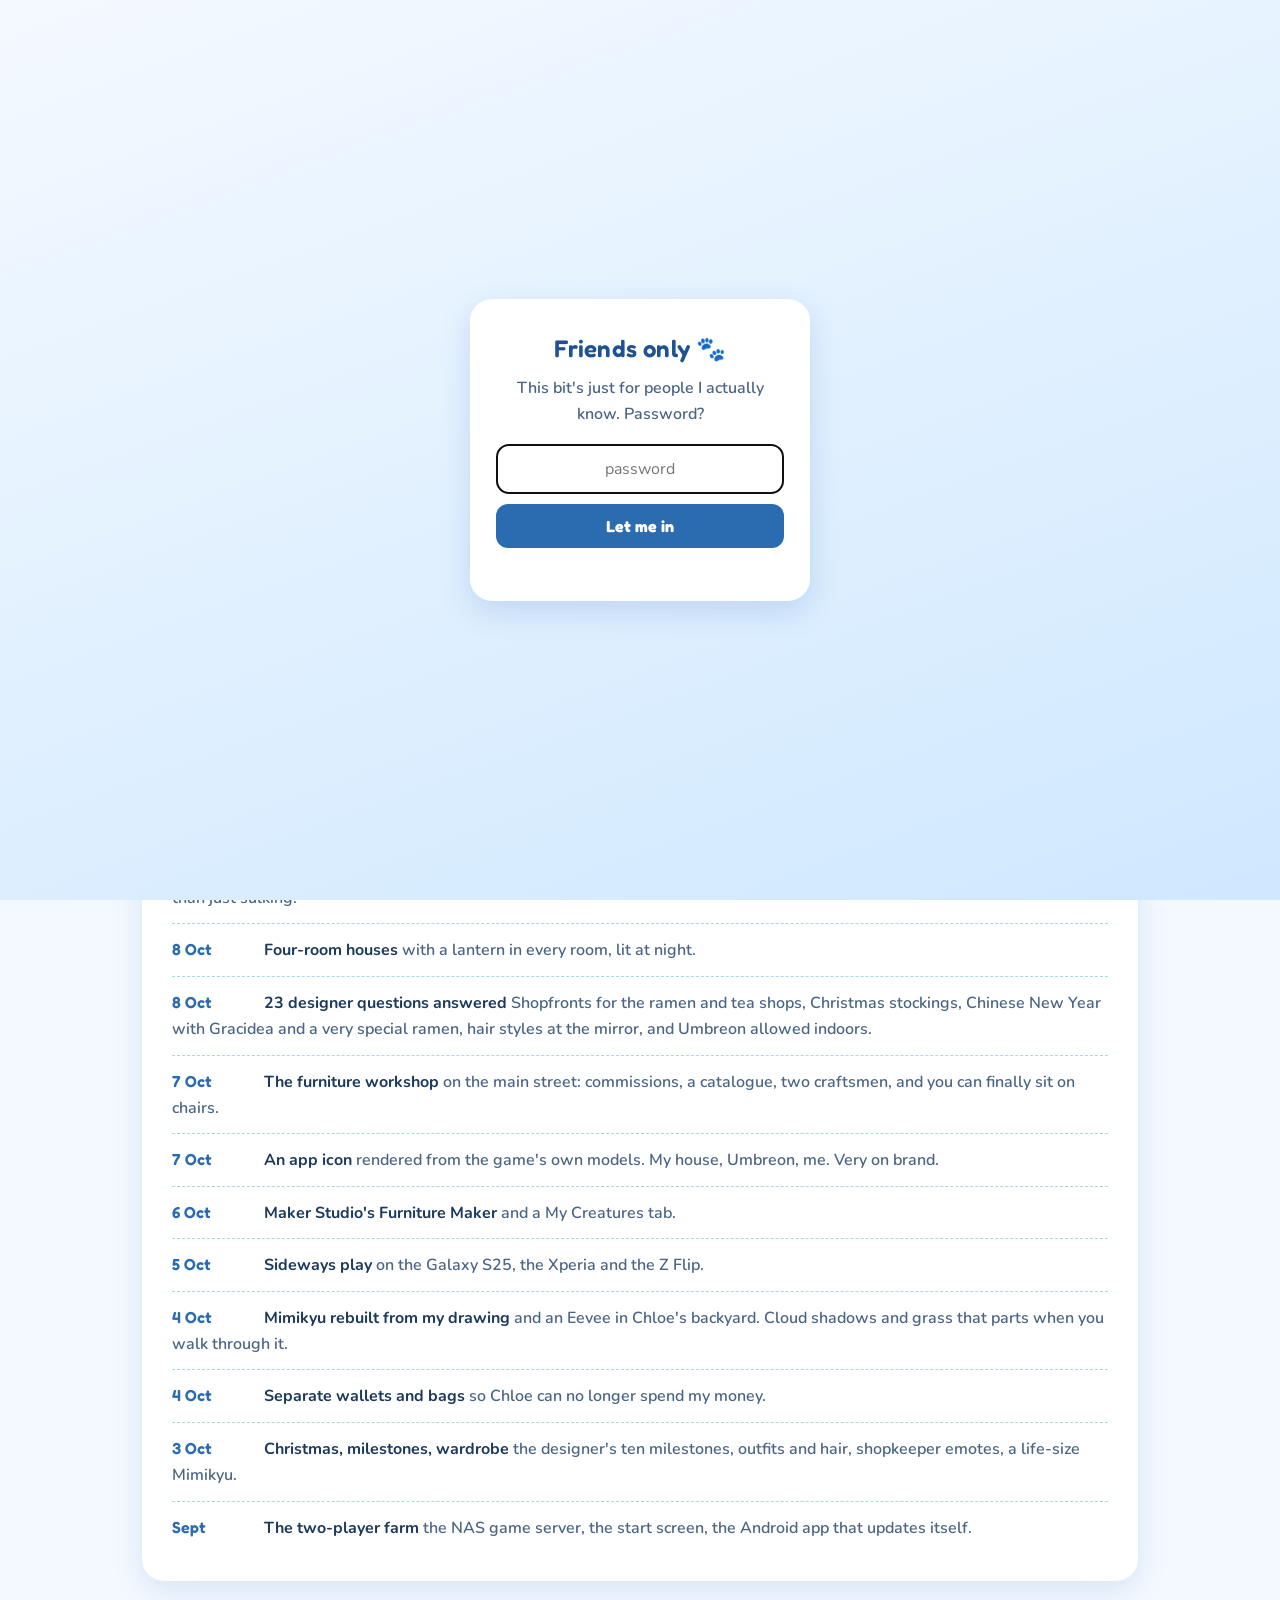
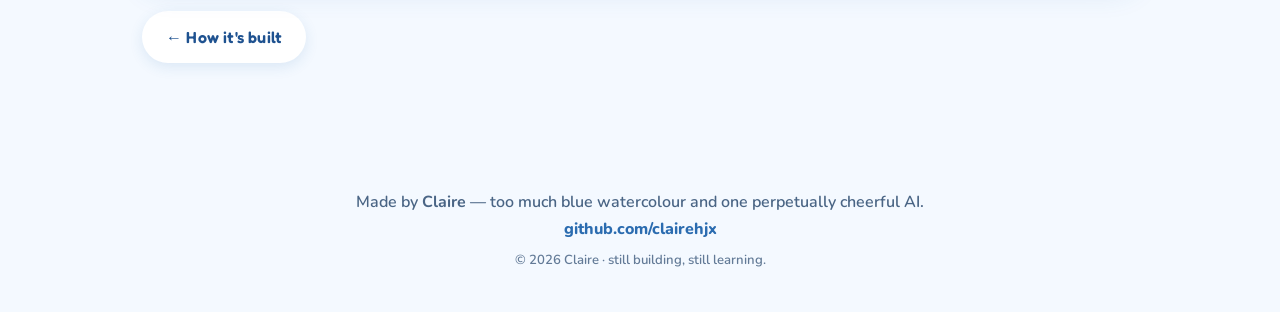
==== ccfarm-updates.html @ 56317c3c "Feature ccfarm on the homepage; split its site into five pages with new media Co-Authored-By: Claude" ====
<!DOCTYPE html>
<html lang="en">
<head>
  <meta charset="UTF-8">
  <meta name="viewport" content="width=device-width, initial-scale=1.0">
  <!-- Friends-only soft password gate (runs before paint) -->
  <script src="gate.js"></script>
  <title>ccfarm updates · Claire</title>
  <meta name="description" content="What's changed in ccfarm, roughly by the day.">

  <link rel="preconnect" href="https://fonts.googleapis.com">
  <link rel="preconnect" href="https://fonts.gstatic.com" crossorigin>
  <link href="https://fonts.googleapis.com/css2?family=Fredoka:wght@500;600;700&family=Nunito:wght@600;700;800&display=swap" rel="stylesheet">

  <link rel="stylesheet" href="styles.css">
  <link rel="stylesheet" href="ccfarm.css">
  <link rel="icon" href="data:image/svg+xml,%3Csvg xmlns='http://www.w3.org/2000/svg' viewBox='0 0 32 32'%3E%3Ccircle cx='16' cy='16' r='13' fill='%234a90d9'/%3E%3Ccircle cx='11' cy='12' r='4' fill='%23cfe8ff'/%3E%3C/svg%3E">
</head>
<body>

  <!-- ============ NAV ============ -->
  <nav class="nav">
    <div class="wrap">
      <a class="brand" href="index.html#top"><span class="dot"></span>Claire</a>
      <div class="nav-links">
        <a href="index.html#ccfarm">← Back to my site</a>
      </div>
    </div>
  </nav>

  <!-- ============ HERO ============ -->
  <header class="hero wf-hero" id="top">
    <span class="blob b1"></span>
    <span class="blob b3"></span>
    <div class="wrap">
      <span class="eyebrow">ccfarm · updates</span>
      <h1>What's new</h1>
      <p class="tagline">The game changes almost every day, so here's the log. Newest first. Dates are 2026.</p>
      <div class="cc-tabs">
        <a href="ccfarm.html">Overview</a>
        <a href="ccfarm-world.html">The game</a>
        <a href="ccfarm-workshop.html">The workshop</a>
        <a href="ccfarm-workflow.html">How it's built</a>
        <a href="ccfarm-updates.html" aria-current="page">Updates</a>
      </div>
    </div>
  </header>

  <main>
    <section>
      <div class="wrap">

        <figure class="shot phone reveal"><img src="img/ccfarm/launcher-icon.png" alt="ccfarm's Android app icon" loading="lazy" onerror="this.closest('figure').remove()"><figcaption>The new app icon.</figcaption></figure>
        <div class="card reveal">
          <ul class="log">
            <li><time>9 Oct</time><strong>Phones that drop off the farm</strong> now rejoin instead of going off on their own, and tell you if Tailscale is off rather than just sulking.</li>
            <li><time>8 Oct</time><strong>Four-room houses</strong> with a lantern in every room, lit at night.</li>
            <li><time>8 Oct</time><strong>23 designer questions answered</strong> Shopfronts for the ramen and tea shops, Christmas stockings, Chinese New Year with Gracidea and a very special ramen, hair styles at the mirror, and Umbreon allowed indoors.</li>
            <li><time>7 Oct</time><strong>The furniture workshop</strong> on the main street: commissions, a catalogue, two craftsmen, and you can finally sit on chairs.</li>
            <li><time>7 Oct</time><strong>An app icon</strong> rendered from the game's own models. My house, Umbreon, me. Very on brand.</li>
            <li><time>6 Oct</time><strong>Maker Studio's Furniture Maker</strong> and a My Creatures tab.</li>
            <li><time>5 Oct</time><strong>Sideways play</strong> on the Galaxy S25, the Xperia and the Z Flip.</li>
            <li><time>4 Oct</time><strong>Mimikyu rebuilt from my drawing</strong> and an Eevee in Chloe's backyard. Cloud shadows and grass that parts when you walk through it.</li>
            <li><time>4 Oct</time><strong>Separate wallets and bags</strong> so Chloe can no longer spend my money.</li>
            <li><time>3 Oct</time><strong>Christmas, milestones, wardrobe</strong> the designer's ten milestones, outfits and hair, shopkeeper emotes, a life-size Mimikyu.</li>
            <li><time>Sept</time><strong>The two-player farm</strong> the NAS game server, the start screen, the Android app that updates itself.</li>
          </ul>
        </div>
        <div class="next-page"><a class="btn btn-ghost" href="ccfarm-workflow.html">← How it's built</a></div>
      </div>
    </section>
  </main>

  <!-- ============ FOOTER ============ -->
  <footer class="footer">
    <div class="wrap">
      <p>Made by <strong>Claire</strong> — too much blue watercolour and one perpetually cheerful AI.</p>
      <p><a href="https://github.com/clairehjx" target="_blank" rel="noopener">github.com/clairehjx</a></p>
      <p class="small">© <span id="year"></span> Claire · still building, still learning.</p>
    </div>
  </footer>

  <script src="script.js"></script>
</body>
</html>
---- styles.css ----
/* ============================================================
   Claire's Website — "Dreamy Watercolor Blue" design system
   Shared look & feel for the homepage and all of Claire's apps.
   ============================================================ */

/* ---- Design tokens (colours, spacing) ---- */
:root {
  --ink:        #1c3a5e;   /* deep blue, like fountain-pen ink   */
  --ink-soft:   #4a6585;   /* softer text                        */
  --blue:       #2b6cb0;   /* primary blue                       */
  --blue-deep:  #1f5290;
  --blue-bright:#4a90d9;
  --sky:        #a8d8ea;   /* light sky blue                     */
  --wash:       #cfe8ff;   /* pale watercolour wash              */
  --mist:       #e3f2fd;
  --paper:      #f4f9ff;   /* page background                    */
  --card:       #ffffff;
  --petal:      #ffd9e8;   /* tiny warm accent (used sparingly)  */
  --leaf:       #bfe6d4;

  --shadow:     0 10px 30px rgba(43, 108, 176, 0.14);
  --shadow-sm:  0 4px 14px rgba(43, 108, 176, 0.12);
  --radius:     22px;

  --maxw: 1040px;
}

*, *::before, *::after { box-sizing: border-box; margin: 0; padding: 0; }

html { scroll-behavior: smooth; }

body {
  font-family: 'Nunito', system-ui, -apple-system, sans-serif;
  color: var(--ink);
  line-height: 1.65;
  background-color: var(--paper);
  /* layered soft watercolour blobs painted across the page */
  background-image:
    radial-gradient(40rem 40rem at 8% -5%,  rgba(168, 216, 234, 0.55), transparent 60%),
    radial-gradient(34rem 34rem at 100% 8%, rgba(207, 232, 255, 0.65), transparent 60%),
    radial-gradient(30rem 30rem at 50% 30%, rgba(227, 242, 253, 0.45), transparent 60%),
    radial-gradient(36rem 36rem at -5% 80%, rgba(191, 230, 212, 0.30), transparent 60%),
    radial-gradient(40rem 40rem at 105% 95%, rgba(168, 216, 234, 0.40), transparent 60%);
  background-attachment: fixed;
  -webkit-font-smoothing: antialiased;
}

h1, h2, h3, .brand, .btn {
  font-family: 'Fredoka', 'Nunito', sans-serif;
  font-weight: 600;
  letter-spacing: 0.2px;
}

a { color: var(--blue); text-decoration: none; }

.wrap { width: 100%; max-width: var(--maxw); margin: 0 auto; padding: 0 22px; }

/* ============================================================
   Navigation bar
   ============================================================ */
.nav {
  position: sticky;
  top: 0;
  z-index: 50;
  backdrop-filter: blur(10px);
  background: rgba(244, 249, 255, 0.72);
  border-bottom: 1px solid rgba(43, 108, 176, 0.10);
}
.nav .wrap {
  display: flex;
  align-items: center;
  justify-content: space-between;
  height: 64px;
}
.brand {
  font-size: 1.35rem;
  color: var(--blue-deep);
  display: flex;
  align-items: center;
  gap: 8px;
}
.brand .dot {
  width: 12px; height: 12px; border-radius: 50%;
  background: radial-gradient(circle at 30% 30%, var(--blue-bright), var(--blue-deep));
  box-shadow: 0 0 0 4px rgba(74, 144, 217, 0.18);
}
.nav-links { display: flex; align-items: center; gap: 6px; }
.nav-links a {
  color: var(--ink-soft);
  font-weight: 700;
  font-size: 0.95rem;
  padding: 8px 14px;
  border-radius: 14px;
  transition: background 0.15s, color 0.15s;
}
.nav-links a:hover { background: var(--mist); color: var(--blue-deep); }
.nav-links a.ghub {
  background: var(--blue);
  color: #fff;
  box-shadow: var(--shadow-sm);
}
.nav-links a.ghub:hover { background: var(--blue-deep); color: #fff; }

/* ============================================================
   Hero
   ============================================================ */
.hero { position: relative; overflow: hidden; padding: 70px 0 40px; }
.hero .wrap { position: relative; z-index: 2; }
.eyebrow {
  display: inline-block;
  background: #fff;
  color: var(--blue);
  font-weight: 800;
  font-size: 0.82rem;
  letter-spacing: 0.6px;
  text-transform: uppercase;
  padding: 6px 14px;
  border-radius: 999px;
  box-shadow: var(--shadow-sm);
  margin-bottom: 18px;
}
.hero h1 {
  font-size: clamp(2.5rem, 7vw, 4.3rem);
  line-height: 1.05;
  color: var(--ink);
}
.hero h1 .name {
  position: relative;
  color: var(--blue-deep);
  white-space: nowrap;
}
/* hand-painted watercolour underline under the name */
.hero h1 .name::after {
  content: "";
  position: absolute;
  left: -2%;
  right: -2%;
  bottom: -0.18em;
  height: 0.36em;
  background: url("data:image/svg+xml,%3Csvg xmlns='http://www.w3.org/2000/svg' width='300' height='24' viewBox='0 0 300 24'%3E%3Cpath d='M4 14 C60 4 120 20 160 12 C210 2 250 18 296 8' stroke='%234a90d9' stroke-width='10' fill='none' stroke-linecap='round' opacity='0.55'/%3E%3C/svg%3E") no-repeat;
  background-size: 100% 100%;
  z-index: -1;
}
.hero .tagline {
  font-size: clamp(1.05rem, 2.4vw, 1.3rem);
  color: var(--ink-soft);
  max-width: 36ch;
  margin: 22px 0 28px;
  font-weight: 600;
}
.hero-btns { display: flex; flex-wrap: wrap; gap: 14px; }

.btn {
  display: inline-flex;
  align-items: center;
  gap: 9px;
  font-size: 1rem;
  font-weight: 600;
  padding: 13px 24px;
  border-radius: 999px;
  border: none;
  cursor: pointer;
  transition: transform 0.12s ease, box-shadow 0.15s, background 0.15s;
}
.btn-primary { background: var(--blue); color: #fff; box-shadow: var(--shadow); }
.btn-primary:hover { background: var(--blue-deep); transform: translateY(-2px); }
.btn-ghost {
  background: #fff;
  color: var(--blue-deep);
  box-shadow: var(--shadow-sm);
}
.btn-ghost:hover { transform: translateY(-2px); background: var(--mist); }

/* floating watercolour blobs in the hero */
.blob { position: absolute; border-radius: 50%; filter: blur(2px); opacity: 0.55; z-index: 1; }
.blob.b1 { width: 220px; height: 220px; right: 4%;  top: 6%;
  background: radial-gradient(circle at 35% 35%, #a8d8ea, transparent 70%);
  animation: float 9s ease-in-out infinite; }
.blob.b2 { width: 150px; height: 150px; right: 22%; top: 48%;
  background: radial-gradient(circle at 35% 35%, #cfe8ff, transparent 70%);
  animation: float 11s ease-in-out infinite reverse; }
.blob.b3 { width: 110px; height: 110px; right: 38%; top: 10%;
  background: radial-gradient(circle at 35% 35%, #bfe6d4, transparent 70%);
  animation: float 13s ease-in-out infinite; }
@keyframes float {
  0%,100% { transform: translateY(0) translateX(0); }
  50%     { transform: translateY(-18px) translateX(8px); }
}
@media (prefers-reduced-motion: reduce) { .blob { animation: none; } }

/* ============================================================
   Sections
   ============================================================ */
section { padding: 56px 0; }
.section-head { margin-bottom: 30px; }
.section-head h2 {
  font-size: clamp(1.8rem, 4vw, 2.6rem);
  color: var(--ink);
  display: inline-flex;
  align-items: center;
  gap: 12px;
}
.section-head .kicker {
  display: block;
  color: var(--blue);
  font-weight: 800;
  font-size: 0.85rem;
  letter-spacing: 1px;
  text-transform: uppercase;
  margin-bottom: 6px;
}

/* reveal-on-scroll */
.reveal { opacity: 0; transform: translateY(26px); transition: opacity 0.7s ease, transform 0.7s ease; }
.reveal.show { opacity: 1; transform: none; }
@media (prefers-reduced-motion: reduce) { .reveal { opacity: 1; transform: none; } }

/* ---- About ---- */
.about-grid {
  display: grid;
  grid-template-columns: 1.4fr 1fr;
  gap: 28px;
  align-items: start;
}
.card {
  background: var(--card);
  border-radius: var(--radius);
  box-shadow: var(--shadow);
  padding: 28px 30px;
  position: relative;
  overflow: hidden;
}
.card.about-text p { color: var(--ink-soft); font-weight: 600; margin-bottom: 14px; }
.card.about-text p:last-child { margin-bottom: 0; }
.card.about-text strong { color: var(--blue-deep); }

.facts { display: flex; flex-direction: column; gap: 12px; }
.fact {
  display: flex; align-items: center; gap: 12px;
  background: var(--card);
  border-radius: 16px;
  box-shadow: var(--shadow-sm);
  padding: 14px 16px;
  font-weight: 700;
  color: var(--ink);
}
.fact .emoji {
  width: 42px; height: 42px; flex-shrink: 0;
  display: grid; place-items: center;
  font-size: 1.3rem;
  background: var(--mist);
  border-radius: 12px;
}
.fact small { display: block; color: var(--ink-soft); font-weight: 600; font-size: 0.8rem; }

/* ---- Coding toolkit timeline ---- */
.toolkit { margin-top: 22px; }
.toolkit h3 { color: var(--blue-deep); margin: 0 0 4px; }
.toolkit-note { color: var(--ink-soft); font-size: 0.9rem; margin: 0 0 14px; }
.toolkit-list { list-style: none; margin: 0; padding: 0; display: flex; flex-direction: column; gap: 10px; }
.toolkit-list li {
  display: flex; flex-wrap: wrap; align-items: baseline; gap: 4px 14px;
  background: var(--mist);
  border-left: 4px solid var(--blue-bright);
  border-radius: 10px;
  padding: 11px 15px;
}
.tk-date { font-weight: 800; color: var(--blue); font-size: 0.85rem; letter-spacing: 0.5px; min-width: 86px; }
.tk-tools { color: var(--ink); font-weight: 600; }
.tk-tools strong { color: var(--blue-deep); font-weight: 800; }

/* ---- Learn-with-me homepage card ---- */
.learn-cta { display: flex; gap: 18px; align-items: flex-start; }
.learn-cta h3 { color: var(--ink); margin-bottom: 4px; }
.learn-cta-emoji {
  width: 60px; height: 60px; flex-shrink: 0;
  display: grid; place-items: center; font-size: 1.9rem;
  background: var(--mist); border-radius: 16px;
}
@media (max-width: 560px) { .learn-cta { flex-direction: column; } }

/* ---- Journey timeline ---- */
.timeline { position: relative; padding-left: 34px; }
.timeline::before {
  content: ""; position: absolute; left: 9px; top: 6px; bottom: 6px;
  width: 4px; border-radius: 4px;
  background: linear-gradient(var(--sky), var(--wash));
}
.t-item { position: relative; margin-bottom: 26px; }
.t-item:last-child { margin-bottom: 0; }
.t-item::before {
  content: ""; position: absolute; left: -34px; top: 4px;
  width: 22px; height: 22px; border-radius: 50%;
  background: radial-gradient(circle at 32% 32%, var(--blue-bright), var(--blue-deep));
  box-shadow: 0 0 0 5px rgba(74,144,217,0.16);
}
.t-item .when { font-weight: 800; color: var(--blue); font-size: 0.85rem; letter-spacing: 0.5px; }
.t-item h3 { font-size: 1.2rem; color: var(--ink); margin: 2px 0 4px; }
.t-item p { color: var(--ink-soft); font-weight: 600; }
.t-item .tag {
  display: inline-block; margin-top: 8px;
  background: var(--mist); color: var(--blue-deep);
  font-weight: 800; font-size: 0.78rem;
  padding: 3px 12px; border-radius: 999px;
}
/* "tricky part → how I solved it" story box */
.t-challenge {
  margin-top: 12px;
  background: var(--mist);
  border-left: 4px solid var(--blue-bright);
  border-radius: 10px;
  padding: 11px 15px;
  font-size: 0.92rem;
  font-weight: 600;
  color: var(--ink-soft);
}
.t-challenge b { color: var(--blue-deep); font-weight: 800; }

/* ---- Apps gallery ---- */
.apps-grid {
  display: grid;
  grid-template-columns: repeat(auto-fill, minmax(290px, 1fr));
  gap: 24px;
}
.app-card {
  background: var(--card);
  border-radius: var(--radius);
  box-shadow: var(--shadow);
  overflow: hidden;
  display: flex;
  flex-direction: column;
  transition: transform 0.16s ease, box-shadow 0.16s ease;
}
.app-card:hover { transform: translateY(-5px); box-shadow: 0 18px 40px rgba(43,108,176,0.20); }
.app-thumb {
  height: 150px;
  display: grid; place-items: center;
  font-size: 3.4rem;
  position: relative;
  overflow: hidden;
}
.app-thumb.poke { background: radial-gradient(circle at 30% 25%, #cfe8ff, #a8d8ea 70%, #7fc0dd); }
.app-thumb.sci  { background: radial-gradient(circle at 30% 25%, #d8f0e6, #bfe6d4 70%, #9ed6bd); }
.app-thumb.soon { background: repeating-linear-gradient(45deg, #eef5ff, #eef5ff 14px, #e3f2fd 14px, #e3f2fd 28px); }
.app-thumb.shop { background: radial-gradient(circle at 30% 25%, #ffe9c9, #f4a96b 70%, #e89aa5); }
.app-body { padding: 20px 22px 22px; display: flex; flex-direction: column; flex: 1; }
.app-body h3 { font-size: 1.25rem; color: var(--ink); margin-bottom: 6px; }
.app-body p { color: var(--ink-soft); font-weight: 600; font-size: 0.95rem; }
.chips { display: flex; flex-wrap: wrap; gap: 7px; margin: 12px 0 16px; }

/* individual topic links inside an app card (science cheat sheets) */
.topic-links { list-style: none; display: flex; flex-direction: column; gap: 7px; margin: 12px 0 16px; }
.topic-links a {
  display: flex; align-items: center; gap: 9px;
  background: var(--mist); color: var(--blue-deep);
  font-weight: 700; font-size: 0.92rem;
  padding: 9px 13px; border-radius: 13px;
  transition: background 0.14s, transform 0.12s;
}
.topic-links a:hover { background: var(--wash); transform: translateX(3px); }
.topic-links a .lvl {
  margin-left: auto; background: #fff; color: var(--blue);
  font-weight: 800; font-size: 0.7rem; padding: 2px 9px; border-radius: 999px;
}
.topic-links li:has(.answer-link) { display: flex; align-items: center; gap: 7px; }
.topic-links li:has(.answer-link) a:first-child { flex: 1; }
.answer-link {
  display: block; flex: none; background: none !important; color: var(--ink-soft) !important;
  font-weight: 600 !important; font-size: 0.8rem !important; padding: 4px 6px !important;
  white-space: nowrap;
}
.answer-link:hover { color: var(--blue) !important; transform: none !important; }
.chip {
  background: var(--mist); color: var(--blue-deep);
  font-weight: 800; font-size: 0.74rem;
  padding: 3px 11px; border-radius: 999px;
}
.app-actions { display: flex; gap: 10px; flex-wrap: wrap; margin-top: auto; }
.app-actions .btn { font-size: 0.9rem; padding: 10px 18px; }
.badge-soon {
  position: absolute; top: 12px; right: 12px;
  background: #fff; color: var(--blue);
  font-weight: 800; font-size: 0.72rem;
  padding: 4px 12px; border-radius: 999px;
  box-shadow: var(--shadow-sm);
}

/* ============================================================
   Footer
   ============================================================ */
.footer {
  margin-top: 30px;
  padding: 40px 0;
  text-align: center;
  color: var(--ink-soft);
  font-weight: 600;
}
.footer .heart { color: var(--blue); }
.footer a { font-weight: 800; }
.footer .small { font-size: 0.82rem; margin-top: 8px; opacity: 0.85; }

/* ============================================================
   Responsive
   ============================================================ */
@media (max-width: 760px) {
  .about-grid { grid-template-columns: 1fr; }
  .nav-links a:not(.ghub) { display: none; }   /* keep GitHub button on small screens */
  .hero { padding: 48px 0 26px; }
  .blob.b2, .blob.b3 { display: none; }
}

/* ============================================================
   Featured project (ccfarm) on the homepage
   ============================================================ */
.feature {
  display: grid; grid-template-columns: 1.25fr 1fr; gap: 0;
  background: var(--card); border-radius: var(--radius); box-shadow: var(--shadow); overflow: hidden;
}
.feature-media { background: var(--ink); min-height: 260px; }
.feature-media video, .feature-media img { width: 100%; height: 100%; object-fit: cover; display: block; }
.feature-body { padding: 24px 26px; display: flex; flex-direction: column; gap: 12px; }
.feature-body p { color: var(--ink-soft); font-weight: 600; }
.feature-note { font-size: 0.85rem; }
@media (max-width: 820px) { .feature { grid-template-columns: 1fr; } .feature-media { min-height: 0; } }
---- ccfarm.css ----
/* ccfarm pages: shared styles (built on the tokens in styles.css) */
.wf-hero { padding: 60px 0 24px; }
.wf-hero h1 { font-size: clamp(2.1rem, 5.5vw, 3.4rem); }

.legend { margin-bottom: 28px; }
.legend h3 { color: var(--blue-deep); margin-bottom: 6px; }
.legend p  { color: var(--ink-soft); font-weight: 600; margin-bottom: 14px; }
.legend-grid { display: grid; grid-template-columns: repeat(auto-fit, minmax(180px, 1fr)); gap: 12px; }
.legend-item {
  background: var(--mist); border-radius: 14px; padding: 13px 15px;
  border-left: 4px solid var(--blue-bright);
}
.legend-item strong { color: var(--blue-deep); }
.legend-item small { display: block; color: var(--ink-soft); font-weight: 600; font-size: 0.84rem; margin-top: 2px; }

.wf-steps { position: relative; padding-left: 38px; margin-top: 8px; }
.wf-steps::before {
  content: ""; position: absolute; left: 11px; top: 8px; bottom: 8px;
  width: 4px; border-radius: 4px; background: linear-gradient(var(--sky), var(--wash));
}
.wf-step { position: relative; margin-bottom: 22px; }
.wf-step:last-child { margin-bottom: 0; }
.wf-step::before {
  content: ""; position: absolute; left: -38px; top: 22px;
  width: 26px; height: 26px; border-radius: 50%;
  background: radial-gradient(circle at 32% 32%, var(--blue-bright), var(--blue-deep));
  box-shadow: 0 0 0 5px rgba(74,144,217,0.16);
}
.wf-step .num {
  position: absolute; left: -38px; top: 22px; width: 26px; height: 26px;
  display: grid; place-items: center; color: #fff; font-weight: 800;
  font-size: 0.85rem; font-family: 'Fredoka','Nunito',sans-serif; z-index: 2;
}
.wf-card { background: var(--card); border-radius: 16px; box-shadow: var(--shadow-sm); padding: 18px 20px; }
.wf-card h3 { font-size: 1.18rem; color: var(--ink); margin-bottom: 2px; }
.wf-file { font-size: 0.82rem; font-weight: 700; color: var(--blue); font-family: 'Fredoka','Nunito',sans-serif; }
.wf-what { color: var(--ink-soft); font-weight: 600; margin: 8px 0 12px; }

.badges { display: flex; flex-wrap: wrap; gap: 8px; margin-bottom: 10px; }
.badge {
  font-weight: 800; font-size: 0.74rem; padding: 4px 12px; border-radius: 999px;
  display: inline-flex; align-items: center; gap: 6px;
  background: var(--mist); color: var(--blue-deep);
}
.badge.green { background: var(--leaf); color: #1f6b4c; }
.badge.warm  { background: #fdeafc; color: #8a3d80; }

.why { font-size: 0.92rem; font-weight: 600; color: var(--ink-soft);
       background: var(--paper); border-radius: 10px; padding: 10px 13px; }
.why b { color: var(--blue-deep); font-weight: 800; }

.wf-note { margin-top: 26px; }
.wf-note h3 { color: var(--blue-deep); margin-bottom: 6px; }
.wf-note p { color: var(--ink-soft); font-weight: 600; }
.wf-note p + p { margin-top: 10px; }
.wf-note strong { color: var(--blue-deep); }

/* "What you do" loop + shop chips */
.play-loop { list-style: none; margin: 8px 0 14px; padding: 0; }
.play-loop li { position: relative; padding: 5px 0 5px 22px; color: var(--ink-soft); font-weight: 600; }
.play-loop li::before { content: "→"; position: absolute; left: 0; color: var(--blue-bright); font-weight: 800; }

/* The build prompts */
.prompts-intro { color: var(--ink-soft); font-weight: 600; margin-bottom: 14px; }
.prompts { display: flex; flex-direction: column; gap: 11px; }
.prompt { margin: 0; background: var(--mist); border-left: 4px solid var(--blue-bright);
  border-radius: 12px; padding: 12px 15px; color: var(--ink); font-weight: 700; }
.prompt::before { content: "\201C"; color: var(--blue-bright); font-weight: 800; }
.prompt::after  { content: "\201D"; color: var(--blue-bright); font-weight: 800; }

.shot { margin: 12px 0 4px; }
.shot img { width: 100%; border-radius: 14px; box-shadow: var(--shadow-sm); display: block; background: var(--mist); }
.shot.phone img { max-width: 300px; margin: 0 auto; }
.shot figcaption { margin-top: 6px; font-size: 0.84rem; font-weight: 700; color: var(--ink-soft); text-align: center; }
.shot-row { display: grid; grid-template-columns: repeat(auto-fit, minmax(220px, 1fr)); gap: 14px; }

/* Sub-navigation between the ccfarm pages */
.cc-tabs { display: flex; flex-wrap: wrap; gap: 8px; margin: 18px 0 0; }
.cc-tabs a { font-family: 'Fredoka','Nunito',sans-serif; font-weight: 600; font-size: 0.95rem;
  padding: 8px 16px; border-radius: 999px; background: var(--card); color: var(--blue-deep);
  box-shadow: var(--shadow-sm); }
.cc-tabs a:hover { background: var(--mist); }
.cc-tabs a[aria-current="page"] { background: var(--blue); color: #fff; }

/* Video frames */
.clip { margin: 12px 0 4px; }
.clip video { width: 100%; border-radius: 14px; box-shadow: var(--shadow-sm); display: block; background: var(--ink); }
.clip.phone video { max-width: 360px; margin: 0 auto; }
.clip figcaption { margin-top: 6px; font-size: 0.84rem; font-weight: 700; color: var(--ink-soft); text-align: center; }

/* Page cards on the overview */
.cc-pages { display: grid; grid-template-columns: repeat(auto-fit, minmax(230px, 1fr)); gap: 16px; margin: 8px 0 28px; }
.cc-page { display: block; background: var(--card); border-radius: 18px; box-shadow: var(--shadow-sm); overflow: hidden; color: var(--ink);
  transition: transform 0.2s; }
.cc-page:hover { transform: translateY(-4px); }
.cc-page img { width: 100%; height: 140px; object-fit: cover; display: block; background: var(--mist); }
.cc-page div { padding: 14px 16px 16px; }
.cc-page h3 { font-size: 1.1rem; color: var(--blue-deep); margin-bottom: 4px; }
.cc-page p { font-size: 0.9rem; font-weight: 600; color: var(--ink-soft); }

/* Stat row */
.cc-stats { display: grid; grid-template-columns: repeat(auto-fit, minmax(140px, 1fr)); gap: 12px; margin: 0 0 28px; }
.cc-stat { background: var(--card); border-radius: 16px; box-shadow: var(--shadow-sm); padding: 14px 16px; }
.cc-stat b { display: block; font-family: 'Fredoka','Nunito',sans-serif; font-size: 1.6rem; color: var(--blue); }
.cc-stat span { font-size: 0.85rem; font-weight: 700; color: var(--ink-soft); }

/* Update log */
.log { list-style: none; padding: 0; margin: 0; }
.log li { padding: 12px 0; border-top: 1px dashed var(--sky); color: var(--ink-soft); font-weight: 600; }
.log li:first-child { border-top: 0; }
.log time { display: inline-block; min-width: 92px; font-family: 'Fredoka','Nunito',sans-serif; font-weight: 600; color: var(--blue); }
.log strong { color: var(--ink); }

.next-page { display: flex; justify-content: space-between; gap: 12px; flex-wrap: wrap; margin-top: 30px; }
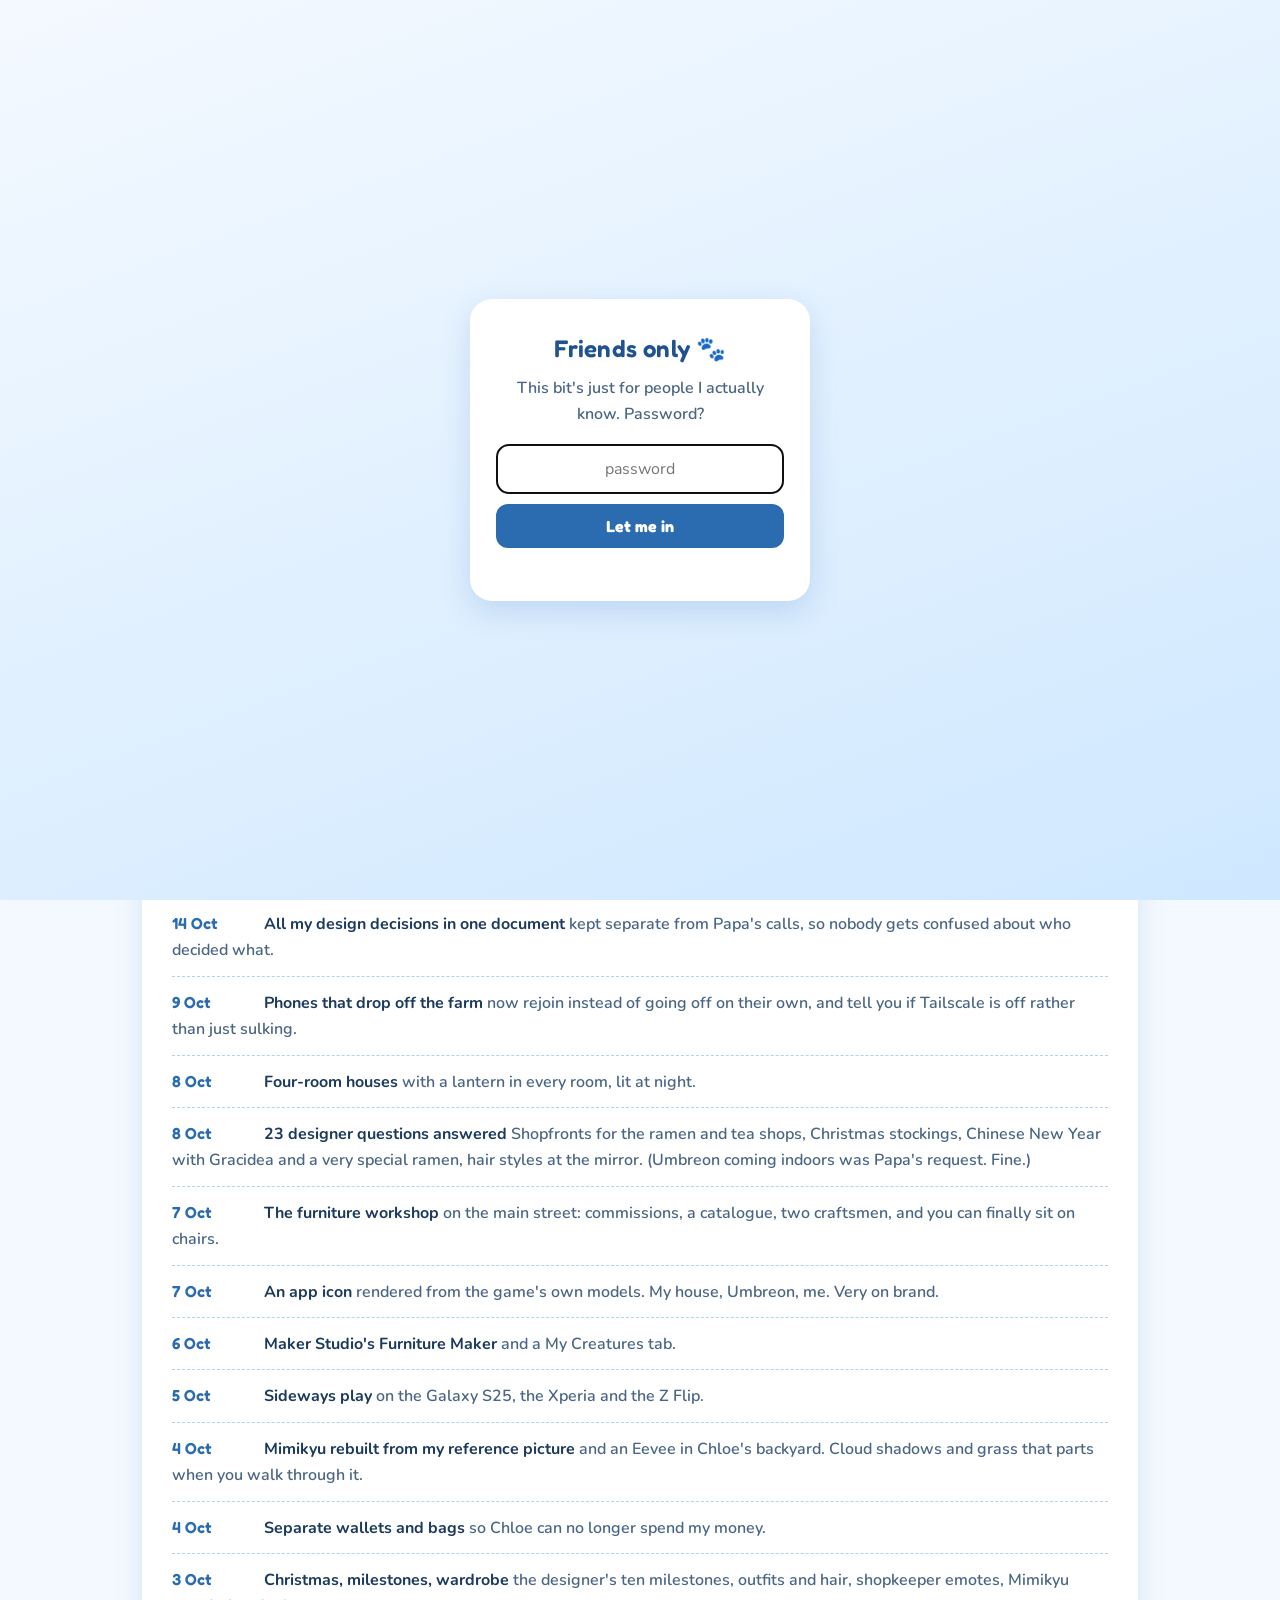
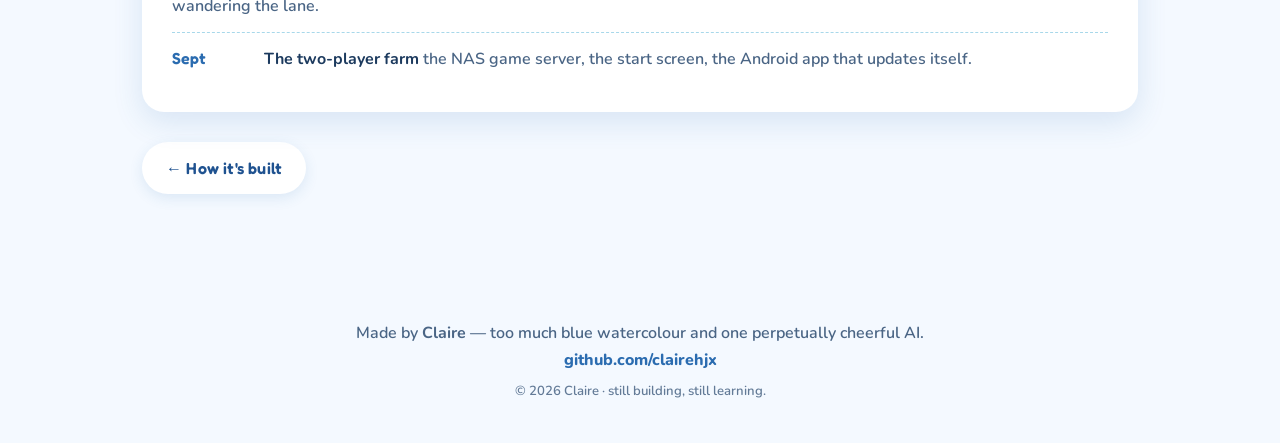
==== commit d09baf3a: "Put Claire's design role front and centre on ccfarm; add Idea Studio and new media Co-Authored-By: C" ====
--- a/ccfarm-updates.html
+++ b/ccfarm-updates.html
@@ -53,16 +53,18 @@
         <figure class="shot phone reveal"><img src="img/ccfarm/launcher-icon.png" alt="ccfarm's Android app icon" loading="lazy" onerror="this.closest('figure').remove()"><figcaption>The new app icon.</figcaption></figure>
         <div class="card reveal">
           <ul class="log">
+            <li><time>2 Nov</time><strong>Idea Studio</strong> my own app for developing ideas with Claude, for ccfarm or for a whole new game. Yes, plural games.</li>
+            <li><time>14 Oct</time><strong>All my design decisions in one document</strong> kept separate from Papa's calls, so nobody gets confused about who decided what.</li>
             <li><time>9 Oct</time><strong>Phones that drop off the farm</strong> now rejoin instead of going off on their own, and tell you if Tailscale is off rather than just sulking.</li>
             <li><time>8 Oct</time><strong>Four-room houses</strong> with a lantern in every room, lit at night.</li>
-            <li><time>8 Oct</time><strong>23 designer questions answered</strong> Shopfronts for the ramen and tea shops, Christmas stockings, Chinese New Year with Gracidea and a very special ramen, hair styles at the mirror, and Umbreon allowed indoors.</li>
+            <li><time>8 Oct</time><strong>23 designer questions answered</strong> Shopfronts for the ramen and tea shops, Christmas stockings, Chinese New Year with Gracidea and a very special ramen, hair styles at the mirror. (Umbreon coming indoors was Papa's request. Fine.)</li>
             <li><time>7 Oct</time><strong>The furniture workshop</strong> on the main street: commissions, a catalogue, two craftsmen, and you can finally sit on chairs.</li>
             <li><time>7 Oct</time><strong>An app icon</strong> rendered from the game's own models. My house, Umbreon, me. Very on brand.</li>
             <li><time>6 Oct</time><strong>Maker Studio's Furniture Maker</strong> and a My Creatures tab.</li>
             <li><time>5 Oct</time><strong>Sideways play</strong> on the Galaxy S25, the Xperia and the Z Flip.</li>
-            <li><time>4 Oct</time><strong>Mimikyu rebuilt from my drawing</strong> and an Eevee in Chloe's backyard. Cloud shadows and grass that parts when you walk through it.</li>
+            <li><time>4 Oct</time><strong>Mimikyu rebuilt from my reference picture</strong> and an Eevee in Chloe's backyard. Cloud shadows and grass that parts when you walk through it.</li>
             <li><time>4 Oct</time><strong>Separate wallets and bags</strong> so Chloe can no longer spend my money.</li>
-            <li><time>3 Oct</time><strong>Christmas, milestones, wardrobe</strong> the designer's ten milestones, outfits and hair, shopkeeper emotes, a life-size Mimikyu.</li>
+            <li><time>3 Oct</time><strong>Christmas, milestones, wardrobe</strong> the designer's ten milestones, outfits and hair, shopkeeper emotes, Mimikyu wandering the lane.</li>
             <li><time>Sept</time><strong>The two-player farm</strong> the NAS game server, the start screen, the Android app that updates itself.</li>
           </ul>
         </div>
